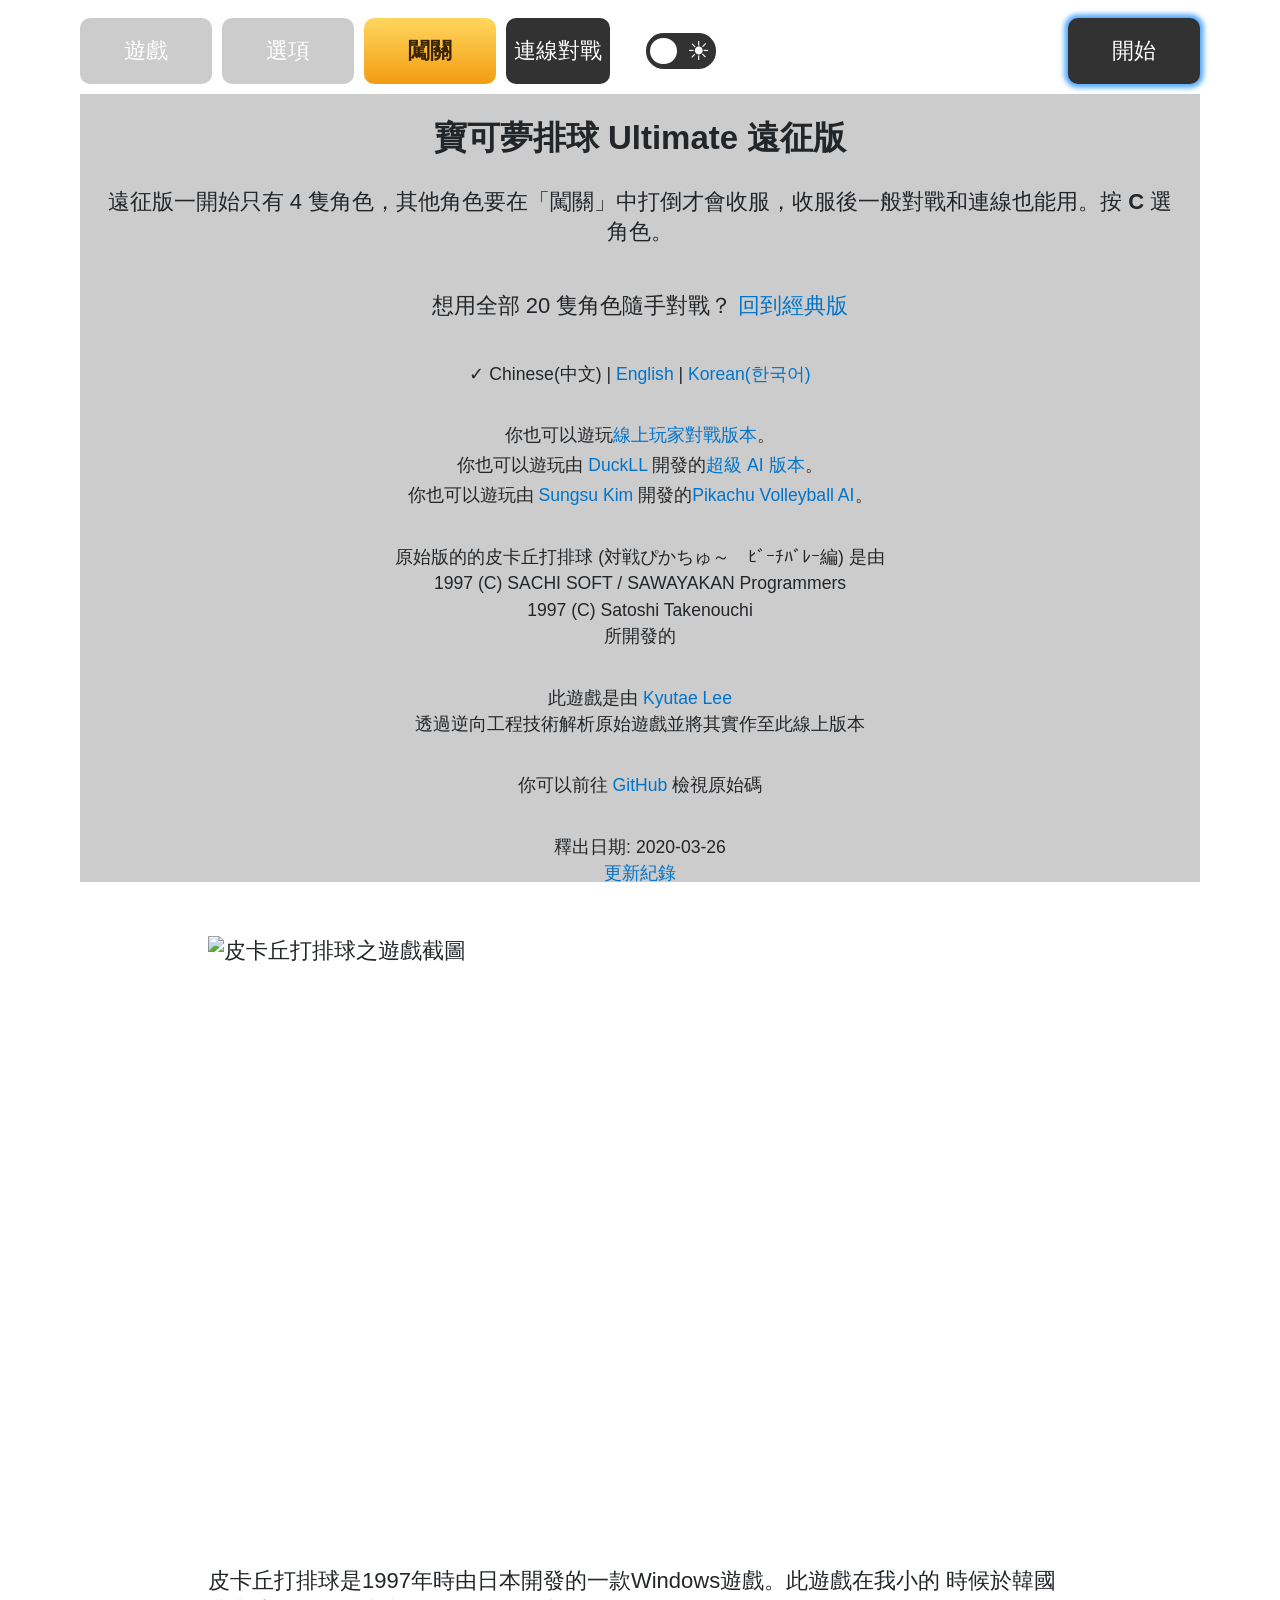
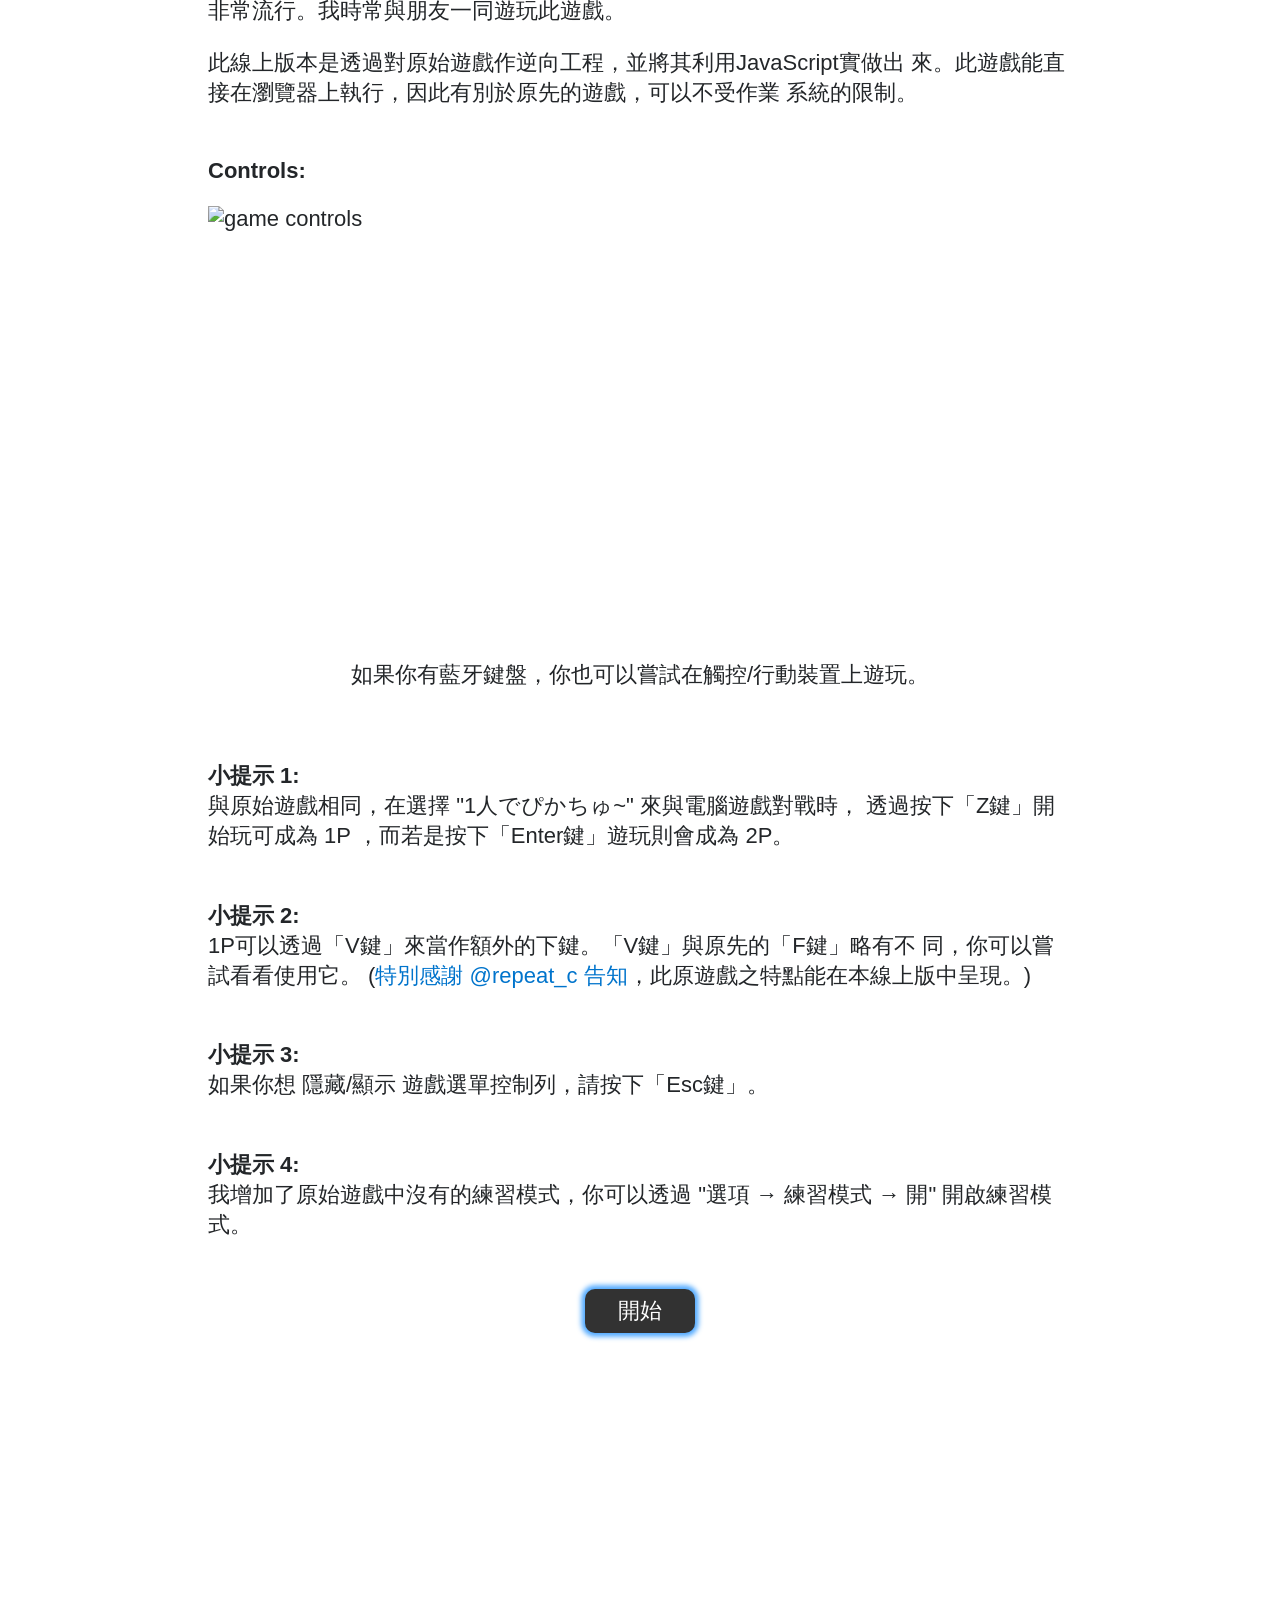
==== adventure/index.html @ 6cf3b294 "feat: split the site into a classic and an adventure edition The existing URLs become the classic ed" ====
<!DOCTYPE html><html lang="zh"><head><meta charset="utf-8"><meta name="viewport" content="width=device-width, initial-scale=1, maximum-scale=1, user-scalable=no"><link rel="stylesheet" href="../mobile-style.css"><title>寶可夢排球 Ultimate 遠征版</title><meta name="description" content="線上玩皮卡丘打排球"><meta name="author" content="Kyutae Lee"><meta name="mobile-web-app-capable" content="yes"><meta name="apple-mobile-web-app-capable" content="yes"><meta name="apple-mobile-web-app-status-bar-style" content="default"><meta name="theme-color" content="#FFFFFF"><meta name="apple-mobile-web-app-title" content="寶可夢排球 遠征版"><link rel="apple-touch-icon" sizes="192x192" href="../resources/assets/images/IDI_PIKAICON-1_gap_filled_192.png"><link rel="manifest" href="./manifest.json"><link rel="icon" type="image/png" sizes="32x32" href="../resources/assets/images/IDI_PIKAICON-0.png"><link rel="stylesheet" href="../resources/style.css"><script>window.PV_EDITION='adventure';</script><script>window.PV_BROKERS=['wss://desktop-rre5em4.tail237dd2.ts.net/mqtt','wss://broker.emqx.io:8084/mqtt','wss://broker.hivemq.com:8884/mqtt'];</script><script defer="defer" src="../runtime.bundle.js"></script><script defer="defer" src="../27.bundle.js"></script><script defer="defer" src="../main.bundle.js"></script><script defer="defer" src="../dark_color_scheme.bundle.js"></script></head><body><div id="rotate-message"><div class="icon">📱</div><div>請旋轉手機為橫向</div><div style="font-size:14px;margin-top:8px;opacity:0.7">Rotate your phone to landscape</div></div><div id="flex-container"><div id="menu-bar"><div class="btn-container left"><div class="relative-container"><button type="button" id="game-dropdown-btn" class="btn dropdown-btn">遊戲</button><div id="game-dropdown" class="dropdown"><button type="button" id="pause-btn" class="btn"><span class="check">&check; </span>暫停</button> <button type="button" id="restart-btn" class="btn">重來</button></div></div><div class="relative-container"><button type="button" id="options-dropdown-btn" class="btn dropdown-btn">選項</button><div id="options-dropdown" class="dropdown"><div class="relative-container"><button type="button" id="graphic-submenu-btn" class="btn submenu-btn">Graphic &#9654;&#xfe0e;</button><div id="graphic-submenu" class="submenu"><button type="button" id="graphic-sharp-btn" class="btn selected"><span class="check">&check; </span>sharp</button> <button type="button" id="graphic-soft-btn" class="btn"><span class="check">&check; </span>soft</button></div></div><div class="relative-container"><button type="button" id="bgm-submenu-btn" class="btn submenu-btn">背景音樂 &#9654;&#xfe0e;</button><div id="bgm-submenu" class="submenu"><button type="button" id="bgm-on-btn" class="btn selected"><span class="check">&check; </span>開</button> <button type="button" id="bgm-off-btn" class="btn"><span class="check">&check; </span>關</button></div></div><div class="relative-container"><button type="button" id="sfx-submenu-btn" class="btn submenu-btn">SFX &#9654;&#xfe0e;</button><div id="sfx-submenu" class="submenu"><button type="button" id="stereo-btn" class="btn selected"><span class="check">&check; </span>stereo</button> <button type="button" id="mono-btn" class="btn"><span class="check">&check; </span>mono</button> <button type="button" id="sfx-off-btn" class="btn"><span class="check">&check; </span>關</button></div></div><div class="relative-container"><button type="button" id="speed-submenu-btn" class="btn submenu-btn">速度 &#9654;&#xfe0e;</button><div id="speed-submenu" class="submenu"><button type="button" id="slow-speed-btn" class="btn"><span class="check">&check; </span>慢速</button> <button type="button" id="medium-speed-btn" class="btn selected"><span class="check">&check; </span>普通</button> <button type="button" id="fast-speed-btn" class="btn"><span class="check">&check; </span>快速</button></div></div><div class="relative-container"><button type="button" id="character-submenu-btn" class="btn submenu-btn">角色選擇… (C)</button><div id="character-submenu" class="submenu"><button type="button" id="p1-pikachu-btn" class="btn"><span class="check">&check; </span>左 1P：皮卡丘</button> <button type="button" id="p1-bird-btn" class="btn"><span class="check">&check; </span>左 1P：閃電鳥 ⚡</button> <button type="button" id="p1-vaporeon-btn" class="btn"><span class="check">&check; </span>左 1P：水伊布 💧</button> <button type="button" id="p1-flareon-btn" class="btn"><span class="check">&check; </span>左 1P：火伊布 🔥</button> <button type="button" id="p1-jolteon-btn" class="btn"><span class="check">&check; </span>左 1P：雷伊布 ⚡</button> <button type="button" id="p1-gengar-btn" class="btn"><span class="check">&check; </span>左 1P：耿鬼 👻</button> <button type="button" id="p1-meowth-btn" class="btn"><span class="check">&check; </span>左 1P：喵喵 🌟</button> <button type="button" id="p1-snorlax-btn" class="btn"><span class="check">&check; </span>左 1P：卡比獸 💤</button> <button type="button" id="p1-mewtwo-btn" class="btn"><span class="check">&check; </span>左 1P：超夢 🔮</button> <button type="button" id="p2-pikachu-btn" class="btn"><span class="check">&check; </span>右 2P：皮卡丘</button> <button type="button" id="p2-bird-btn" class="btn"><span class="check">&check; </span>右 2P：閃電鳥 ⚡</button> <button type="button" id="p2-vaporeon-btn" class="btn"><span class="check">&check; </span>右 2P：水伊布 💧</button> <button type="button" id="p2-flareon-btn" class="btn"><span class="check">&check; </span>右 2P：火伊布 🔥</button> <button type="button" id="p2-jolteon-btn" class="btn"><span class="check">&check; </span>右 2P：雷伊布 ⚡</button> <button type="button" id="p2-gengar-btn" class="btn"><span class="check">&check; </span>右 2P：耿鬼 👻</button> <button type="button" id="p2-meowth-btn" class="btn"><span class="check">&check; </span>右 2P：喵喵 🌟</button> <button type="button" id="p2-snorlax-btn" class="btn"><span class="check">&check; </span>右 2P：卡比獸 💤</button> <button type="button" id="p2-mewtwo-btn" class="btn"><span class="check">&check; </span>右 2P：超夢 🔮</button> <button type="button" id="p1-electrode-btn" class="btn"><span class="check">&check; </span>左 1P：頑皮雷彈 💥</button> <button type="button" id="p1-wobbuffet-btn" class="btn"><span class="check">&check; </span>左 1P：果然翁 🛡️</button> <button type="button" id="p1-ditto-btn" class="btn"><span class="check">&check; </span>左 1P：百變怪 🟣</button> <button type="button" id="p1-mrmime-btn" class="btn"><span class="check">&check; </span>左 1P：魔牆人偶 🧱</button> <button type="button" id="p1-dugtrio-btn" class="btn"><span class="check">&check; </span>左 1P：三地鼠 🕳️</button> <button type="button" id="p1-farfetchd-btn" class="btn"><span class="check">&check; </span>左 1P：大蔥鴨 🥬</button> <button type="button" id="p1-psyduck-btn" class="btn"><span class="check">&check; </span>左 1P：可達鴨 🤕</button> <button type="button" id="p1-magikarp-btn" class="btn"><span class="check">&check; </span>左 1P：鯉魚王 🐟</button> <button type="button" id="p1-jigglypuff-btn" class="btn"><span class="check">&check; </span>左 1P：胖丁 🎤</button> <button type="button" id="p2-electrode-btn" class="btn"><span class="check">&check; </span>右 2P：頑皮雷彈 💥</button> <button type="button" id="p2-wobbuffet-btn" class="btn"><span class="check">&check; </span>右 2P：果然翁 🛡️</button> <button type="button" id="p2-ditto-btn" class="btn"><span class="check">&check; </span>右 2P：百變怪 🟣</button> <button type="button" id="p2-mrmime-btn" class="btn"><span class="check">&check; </span>右 2P：魔牆人偶 🧱</button> <button type="button" id="p2-dugtrio-btn" class="btn"><span class="check">&check; </span>右 2P：三地鼠 🕳️</button> <button type="button" id="p2-farfetchd-btn" class="btn"><span class="check">&check; </span>右 2P：大蔥鴨 🥬</button> <button type="button" id="p2-psyduck-btn" class="btn"><span class="check">&check; </span>右 2P：可達鴨 🤕</button> <button type="button" id="p2-magikarp-btn" class="btn"><span class="check">&check; </span>右 2P：鯉魚王 🐟</button> <button type="button" id="p2-jigglypuff-btn" class="btn"><span class="check">&check; </span>右 2P：胖丁 🎤</button> <button type="button" id="p1-dragonite-btn" class="btn"><span class="check">&check; </span>左 1P：快龍 🐲</button> <button type="button" id="p2-dragonite-btn" class="btn"><span class="check">&check; </span>右 2P：快龍 🐲</button> <button type="button" id="p1-mew-btn" class="btn"><span class="check">&check; </span>左 1P：夢幻 🩷</button> <button type="button" id="p2-mew-btn" class="btn"><span class="check">&check; </span>右 2P：夢幻 🩷</button></div></div><div class="relative-container"><button type="button" id="winning-score-submenu-btn" class="btn submenu-btn">遊戲分數 &#9654;&#xfe0e;</button><div id="winning-score-submenu" class="submenu"><button type="button" id="winning-score-5-btn" class="btn"><span class="check">&check; </span>5分</button> <button type="button" id="winning-score-10-btn" class="btn"><span class="check">&check; </span>10分</button> <button type="button" id="winning-score-15-btn" class="btn selected"><span class="check">&check; </span>15分</button></div></div><div class="relative-container"><button type="button" id="practice-mode-submenu-btn" class="btn submenu-btn">練習模式 &#9654;&#xfe0e;</button><div id="practice-mode-submenu" class="submenu"><button type="button" id="practice-mode-on-btn" class="btn"><span class="check">&check; </span>開</button> <button type="button" id="practice-mode-off-btn" class="btn selected"><span class="check">&check; </span>關</button></div></div><button type="button" id="reset-to-default-btn" class="btn">恢復至預設值</button></div></div><div class="color-scheme-toggle-switch-container"><input type="checkbox" id="dark-color-scheme-checkbox-1" class="toggle-switch dark-color-scheme-checkbox"> <label for="dark-color-scheme-checkbox-1"></label></div></div><div class="btn-container right"><button type="button" id="about-btn" class="btn glow"><span class="text-about hidden">關於</span><span class="text-play">開始</span></button></div></div><div id="game-canvas-container"><div class="fade-in-box about" id="about-box"><div id="about-box-head"><h1>寶可夢排球 Ultimate 遠征版</h1><p style="margin-top:4px">遠征版一開始只有 4 隻角色，其他角色要在「闖關」中打倒才會收服，收服後一般對戰和連線也能用。按 <b>C</b> 選角色。</p><p class="languages">&check; Chinese(中文) | <a href="../en/" target="_self">English</a> | <a href="../ko/" target="_self">Korean(한국어)</a></p><p class="p2p-online-version">你也可以遊玩<a href="https://gorisanson.github.io/pikachu-volleyball-p2p-online/en/">線上玩家對戰版本</a>。</p><p class="super-ai-edition">你也可以遊玩由 <a href="https://blog.duckll.tw/" target="_blank" rel="noopener">DuckLL</a> 開發的<a href="https://pika.duckll.tw/zh/" target="_blank" rel="noopener">超級 AI 版本</a>。</p><p class="seungsu-ai">你也可以遊玩由 <a href="https://seungsu.com/" target="_blank" rel="noopener">Sungsu Kim</a> 開發的<a href="https://seungsu.com/pikachu" target="_blank" rel="noopener">Pikachu Volleyball AI</a>。</p><p class="original-by">原始版的的皮卡丘打排球 (対戦ぴかちゅ～　ﾋﾞｰﾁﾊﾞﾚｰ編) 是由<br>1997 (C) <span class="no-wrap">SACHI SOFT / SAWAYAKAN Programmers</span><br>1997 (C) <span class="no-wrap">Satoshi Takenouchi</span><br>所開發的</p><p class="reverse-engineered-by">此遊戲是由 <span class="no-wrap"><a href="https://gorisanson.github.io/">Kyutae Lee</a></span><br>透過逆向工程技術解析原始遊戲並將其實作至此線上版本</p><p class="source-code-on">你可以前往 <a href="https://github.com/gorisanson/pikachu-volleyball" target="_blank" rel="noopener">GitHub</a> 檢視原始碼</p><p class="release-date">釋出日期: 2020-03-26</p><p class="update-history-on"><a href="./update-history/" target="_self">更新紀錄</a></p></div><div class="margin-top limit-width"><div class="align-center-horizontally"><img class="screenshot" src="../resources/assets/images/screenshot.png" width="1728" height="1216" alt="皮卡丘打排球之遊戲截圖"></div><p>皮卡丘打排球是1997年時由日本開發的一款Windows遊戲。此遊戲在我小的 時候於韓國非常流行。我時常與朋友一同遊玩此遊戲。</p><p>此線上版本是透過對原始遊戲作逆向工程，並將其利用JavaScript實做出 來。此遊戲能直接在瀏覽器上執行，因此有別於原先的遊戲，可以不受作業 系統的限制。</p><p class="margin-top"><span class="thick">Controls:</span></p><div class="align-center-horizontally"><img class="controls" src="../resources/assets/images/controls.png" width="1994" height="997" alt="game controls"><p>如果你有藍牙鍵盤，你也可以嘗試在觸控/行動裝置上遊玩。</p></div><p class="margin-top"><span class="thick">小提示 1:</span><br>與原始遊戲相同，在選擇 <span class="no_wrap">"1人でぴかちゅ~"</span> 來與電腦遊戲對戰時， 透過按下「Z鍵」開始玩可成為 1P ，而若是按下「Enter鍵」遊玩則會成為 2P。</p><p class="margin-top"><span class="thick">小提示 2:</span><br>1P可以透過「V鍵」來當作額外的下鍵。「V鍵」與原先的「F鍵」略有不 同，你可以嘗試看看使用它。 (<span class="no-wrap"><a href="https://twitter.com/repeat_c/status/1256494157884841984" target="_blank" rel="noopener">特別感謝 @repeat_c 告知</a></span>，此原遊戲之特點能在本線上版中呈現。)</p><p class="margin-top"><span class="thick">小提示 3:</span><br>如果你想 隱藏/顯示 遊戲選單控制列，請按下「Esc鍵」。</p><p class="margin-top"><span class="thick">小提示 4:</span><br>我增加了原始遊戲中沒有的練習模式，你可以透過 <span class="no_wrap">"選項 &rarr; 練習模式 &rarr; 開"</span> 開啟練習模式。</p><div class="margin-top"><button type="button" id="close-about-btn" class="btn-in-box glow"><span class="text-close hidden">關閉</span><span class="text-play">開始</span></button></div><div class="for-margin"></div></div></div><div class="fade-in-box notice hidden" id="notice-box-1"><p>遊戲分數無法設定成 <span id="winning-score-in-notice-box-1"></span> 分，因為 此分數已於先前達到</p><button type="button" id="notice-ok-btn-1" class="btn-in-box">OK</button></div><div class="fade-in-box notice hidden" id="notice-box-2"><p>在練習模式中並沒有分數設定。<br>你可以在 <span class="no_wrap">"選項 &rarr; 練習模式 &rarr; 關"</span>. 關閉練習模式</p><button type="button" id="notice-ok-btn-2" class="btn-in-box">OK</button></div><div class="fade-in-box loading hidden" id="loading-box"><div><p>載入遊戲資源中...</p><div id="progress-bar-border"><div id="progress-bar" style="width: 0%"></div></div></div></div><div class="fade-in-box update hidden" id="update-notification-message-box">有新版本釋出。是否更新？<div><button type="button" class="update" id="update-now">現在更新 (將會失去當前的遊戲狀態)</button> <button type="button" class="update" id="later">待會再說 (於瀏覽器重開後自動更新)</button></div></div></div></div><script>if("serviceWorker"in navigator){navigator.serviceWorker.getRegistrations().then(function(r){r.forEach(function(x){x.unregister()})});if(window.caches)caches.keys().then(function(k){k.forEach(function(n){caches.delete(n)})})}</script><script src="../touch-controls.js"></script><script src="../characters.js"></script><script src="../punch-shapes.js"></script><script src="../abilities.js"></script><script src="../juice.js"></script><script src="../netplay.js"></script><script src="../char-select.js"></script><script src="../campaign.js"></script><script src="../edition.js"></script><script src="../keybind.js"></script></body></html>
---- mobile-style.css ----
/* ===== Rotate Message ===== */
#rotate-message {
  display: none;
  position: fixed;
  top: 0; left: 0; right: 0; bottom: 0;
  background: rgba(0,0,0,0.9);
  color: white;
  justify-content: center;
  align-items: center;
  flex-direction: column;
  z-index: 10000;
  font-family: sans-serif;
  font-size: 20px;
}

#rotate-message .icon {
  font-size: 60px;
  margin-bottom: 20px;
  animation: rotate-phone 2s ease-in-out infinite;
}

@keyframes rotate-phone {
  0%, 100% { transform: rotate(0deg); }
  50% { transform: rotate(90deg); }
}

/* 直式也能玩：不再顯示「請旋轉手機」 */

@media screen and (orientation: landscape) {
  #rotate-message {
    display: none !important;
  }
}

/* ===== Landscape Mobile Layout ===== */
@media screen and (orientation: landscape) and (hover: none) and (pointer: coarse) {
  html, body {
    margin: 0 !important;
    padding: 0 !important;
    overflow: hidden !important;
    height: 100vh !important;
    height: 100dvh !important;
    width: 100vw !important;
  }

  #flex-container {
    width: 100% !important;
    height: 100vh !important;
    height: 100dvh !important;
    padding: 0 !important;
    margin: 0 !important;
    display: flex !important;
    flex-direction: column !important;
    align-items: stretch !important;
    justify-content: flex-start !important;
  }

  /* ---- Menu Bar ---- */
  #menu-bar {
    width: 100% !important;
    height: 28px !important;
    min-height: 28px !important;
    max-height: 28px !important;
    margin-bottom: 0 !important;
    padding: 0 4px !important;
    font-size: 11px !important;
    z-index: 100;
    flex-shrink: 0 !important;
  }

  #menu-bar .btn {
    padding: 2px 6px !important;
    font-size: 10px !important;
    height: 22px !important;
    min-height: 22px !important;
    border-radius: 4px !important;
    margin: 0 2px !important;
    line-height: 18px !important;
  }

  .color-scheme-toggle-switch-container {
    width: 40px !important;
    height: 22px !important;
    --toggle-switch-height: 16px !important;
    --toggle-ball-diameter: 12px !important;
  }

  /* ---- Canvas Container ---- */
  #game-canvas-container {
    flex: 1 !important;
    display: flex !important;
    justify-content: center !important;
    align-items: center !important;
    overflow: hidden !important;
    min-height: 0 !important;
  }

  /* ---- Canvas Sizing ---- */
  /* Height-constrained: fill vertically, auto width preserves 432:304 ratio */
  #game-canvas {
    height: calc(100dvh - 30px) !important;
    width: auto !important;
    max-width: 100vw !important;
    max-height: calc(100dvh - 30px) !important;
    image-rendering: pixelated;
    display: block !important;
    margin: 0 auto !important;
  }

  /* ---- Fade-in Boxes (about, notices, loading) ---- */
  .fade-in-box {
    width: auto !important;
    height: auto !important;
    max-height: calc(100dvh - 30px) !important;
    font-size: 11px !important;
  }

  .fade-in-box.about {
    overflow-y: auto !important;
    -webkit-overflow-scrolling: touch;
  }

  .fade-in-box h1 {
    font-size: 14px !important;
    margin: 4px 0 !important;
  }

  .fade-in-box p {
    margin: 2px 0 !important;
    font-size: 10px !important;
    line-height: 1.3 !important;
  }

  .btn-in-box {
    height: 24px !important;
    width: 60px !important;
    font-size: 11px !important;
    border-radius: 4px !important;
  }

  /* ---- Dropdown Menus ---- */
  .dropdown,
  .submenu {
    max-height: 70vh !important;
    max-height: 70dvh !important;
    overflow-y: auto !important;
    -webkit-overflow-scrolling: touch;
    z-index: 200 !important;
  }

  .dropdown .btn,
  .submenu > .btn {
    padding: 3px 6px !important;
    height: auto !important;
    min-height: 24px !important;
    font-size: 10px !important;
    white-space: nowrap;
    line-height: 18px !important;
    border-radius: 3px !important;
    margin: 1px 0 !important;
  }

  .submenu > .btn {
    width: auto !important;
    min-width: 120px !important;
    max-width: 55vw !important;
    padding: 3px 8px !important;
  }

  /* ---- Submenu touch fix ---- */
  .submenu-btn {
    cursor: pointer;
    -webkit-tap-highlight-color: transparent;
  }

  /* On mobile, make submenu appear next to parent instead of overlapping */
  .submenu {
    position: absolute !important;
    left: 100% !important;
    top: 0 !important;
    margin-left: 2px !important;
  }

  /* If submenu would overflow right edge, flip to left */
  @supports (overflow: clip) {
    .dropdown {
      position: static !important;
    }
    .relative-container {
      position: static !important;
    }
  }

  /* ---- Embedded website notice ---- */
  .if-embedded-in-other-website {
    font-size: 10px !important;
    padding: 4px !important;
    margin: 2px !important;
  }
}

/* ===== Touch Controls ===== */
#touch-controls {
  position: fixed;
  top: 28px; /* below menu bar */
  left: 0;
  right: 0;
  bottom: 0;
  display: flex;
  justify-content: space-between;
  align-items: flex-end;
  padding: 0 8px 8px 8px;
  pointer-events: none;
  z-index: 50;
}

#touch-controls > * {
  pointer-events: auto;
}

/* When a dropdown is open, hide touch controls to prevent interference */
#touch-controls.menu-open {
  display: none !important;
}

/* ---- Joystick ---- */
.joystick-zone {
  position: fixed;
  bottom: 8px;
  width: 120px;
  height: 120px;
  z-index: 51;
  touch-action: none;
  user-select: none;
  -webkit-touch-callout: none;
  -webkit-user-select: none;
}

#p1-joystick-zone {
  left: 10px;
  left: calc(10px + env(safe-area-inset-left, 0px));
}

#p2-joystick-zone {
  right: 10px;
  right: calc(10px + env(safe-area-inset-right, 0px));
}

.joystick-base {
  position: absolute;
  bottom: 0;
  left: 0;
  width: 100px;
  height: 100px;
  border-radius: 50%;
  background: rgba(0, 0, 0, 0.35);
  border: 3px solid rgba(255, 255, 255, 0.25);
  display: flex;
  justify-content: center;
  align-items: center;
}

.joystick-base.active {
  background: rgba(0, 0, 0, 0.5);
  border-color: rgba(255, 255, 255, 0.45);
}

.joystick-knob {
  width: 44px;
  height: 44px;
  border-radius: 50%;
  background: rgba(255, 255, 255, 0.5);
  border: 2px solid rgba(255, 255, 255, 0.7);
  box-shadow: 0 2px 6px rgba(0,0,0,0.4);
  transition: transform 0.05s;
  pointer-events: none;
}

/* ---- Touch Buttons (action) ---- */
.touch-btn {
  touch-action: manipulation;
  user-select: none;
  -webkit-touch-callout: none;
  -webkit-user-select: none;
  display: flex;
  justify-content: center;
  align-items: center;
  transition: background 0.1s;
}

.touch-btn.active {
  background: rgba(255, 200, 50, 0.85) !important;
}

.touch-btn.action {
  position: fixed;
  width: 64px;
  height: 64px;
  border-radius: 50%;
  font-size: 24px;
  font-weight: bold;
  background: rgba(200, 150, 0, 0.55);
  border: 3px solid rgba(255, 200, 50, 0.7);
  color: white;
  text-shadow: 0 1px 4px rgba(0,0,0,0.9);
  box-shadow: 0 2px 8px rgba(0,0,0,0.3);
  z-index: 51;
  pointer-events: auto;
}

#p1-action-btn {
  bottom: 24px;
  right: 16px;
  right: calc(16px + env(safe-area-inset-right, 0px));
}

#p2-action-btn {
  bottom: 24px;
  left: 16px;
  left: calc(16px + env(safe-area-inset-left, 0px));
}

/* ---- 2P Toggle Button ---- */
#toggle-2p-btn {
  position: fixed;
  top: 32px; /* just below menu bar */
  right: 4px;
  z-index: 10001;
  width: 30px;
  height: 30px;
  border-radius: 50%;
  background: rgba(100, 100, 255, 0.4);
  border: 2px solid rgba(100, 100, 255, 0.7);
  color: white;
  font-size: 9px;
  font-weight: bold;
  display: flex;
  justify-content: center;
  align-items: center;
  touch-action: manipulation;
  user-select: none;
  -webkit-touch-callout: none;
  -webkit-user-select: none;
}

/* ===== Smaller phones in landscape (max-height: 430px) ===== */
@media screen and (orientation: landscape) and (max-height: 430px) and (hover: none) and (pointer: coarse) {
  .joystick-zone { width: 100px; height: 100px; }
  .joystick-base { width: 84px; height: 84px; }
  .joystick-knob { width: 36px; height: 36px; }

  .touch-btn.action {
    width: 52px;
    height: 52px;
    font-size: 18px;
  }

  #toggle-2p-btn {
    width: 26px;
    height: 26px;
    font-size: 8px;
  }
}

/* ===== Very small landscape (max-height: 360px, e.g. iPhone SE) ===== */
@media screen and (orientation: landscape) and (max-height: 360px) and (hover: none) and (pointer: coarse) {
  #menu-bar {
    height: 24px !important;
    min-height: 24px !important;
    max-height: 24px !important;
  }

  #menu-bar .btn {
    height: 20px !important;
    min-height: 20px !important;
    font-size: 9px !important;
    padding: 1px 4px !important;
  }

  #game-canvas {
    height: calc(100dvh - 26px) !important;
    max-height: calc(100dvh - 26px) !important;
  }

  .joystick-zone { width: 86px; height: 86px; bottom: 4px; }
  .joystick-base { width: 72px; height: 72px; }
  .joystick-knob { width: 30px; height: 30px; }

  .touch-btn.action {
    width: 44px;
    height: 44px;
    font-size: 16px;
    bottom: 16px !important;
  }

  #toggle-2p-btn { top: 26px; }
}

/* ===== Portrait (non-touch devices, e.g. desktop narrow window) ===== */
@media screen and (orientation: portrait) and (hover: hover) {
  #rotate-message {
    display: none !important;
  }
}

/* ===== Hide touch controls on non-touch devices ===== */
@media (hover: hover) and (pointer: fine) {
  #touch-controls,
  #toggle-2p-btn,
  #rotate-message,
  #char-select-btn,
  #char-select-overlay {
    display: none !important;
  }
}


/* ---- 跳躍＋殺球按鈕區（touch-controls.js 的 createPad） ---- */
/* 觸控區比按鈕本身大一圈：拇指按偏一點也算（算最近的那顆） */
.touch-pad {
  --pad-btn: 86px;
  --pad-margin: 22px;
  position: fixed;
  bottom: 0;
  width: calc(var(--pad-btn) * 2.0 + var(--pad-margin) * 2);
  height: calc(var(--pad-btn) * 1.7 + var(--pad-margin) * 2);
  z-index: 51;
  pointer-events: auto;
  touch-action: none;
}
#p1-pad { right: 0; right: env(safe-area-inset-right, 0px); }
#p2-pad { left: 0; left: env(safe-area-inset-left, 0px); }
.pad-btn {
  position: absolute;
  width: var(--pad-btn);
  height: var(--pad-btn);
  border-radius: 50%;
  font-size: calc(var(--pad-btn) * 0.34);
  font-weight: bold;
  color: white;
  text-shadow: 0 1px 4px rgba(0,0,0,0.9);
  box-shadow: 0 2px 8px rgba(0,0,0,0.3);
  pointer-events: none;
}
.pad-jump { left: var(--pad-margin); bottom: calc(var(--pad-margin) * 0.5); background: rgba(40, 140, 255, 0.55); border: 3px solid rgba(130, 200, 255, 0.8); }
.pad-hit  { right: calc(var(--pad-margin) * 0.5); top: var(--pad-margin); background: rgba(230, 70, 40, 0.6); border: 3px solid rgba(255, 170, 120, 0.85); }
/* 技能鍵：只有需要主動施放技能的角色才出現，放在「跳」上方的空位（touch-controls.js） */
.pad-skill {
  position: absolute;
  display: none;
  left: calc(var(--pad-margin) * 0.4);
  top: calc(var(--pad-margin) * 0.2);
  width: calc(var(--pad-btn) * 0.66);
  height: calc(var(--pad-btn) * 0.66);
  border-radius: 50%;
  font-size: calc(var(--pad-btn) * 0.26);
  font-weight: bold;
  color: white;
  text-shadow: 0 1px 4px rgba(0,0,0,0.9);
  box-shadow: 0 2px 8px rgba(0,0,0,0.3);
  background: rgba(150, 70, 220, 0.6);
  border: 3px solid rgba(210, 170, 255, 0.85);
  pointer-events: auto;
  touch-action: none;
}
.pad-skill.show { display: flex; }
.pad-skill.cd { opacity: 0.35; }
/* 2P 在左邊：鏡像 */
#p2-pad .pad-skill { left: auto; right: calc(var(--pad-margin) * 0.4); }
#p2-pad .pad-jump { left: auto; right: var(--pad-margin); }
#p2-pad .pad-hit  { right: auto; left: calc(var(--pad-margin) * 0.5); }

/* 搖桿也放大（蓋過前面的尺寸設定） */
.joystick-zone { width: 160px !important; height: 150px !important; bottom: 4px !important; }
.joystick-base { width: 124px !important; height: 124px !important; }
.joystick-knob { width: 54px !important; height: 54px !important; }

@media screen and (orientation: landscape) and (max-height: 430px) {
  .touch-pad { --pad-btn: 76px; --pad-margin: 18px; }
  .joystick-zone { width: 140px !important; height: 130px !important; }
  .joystick-base { width: 110px !important; height: 110px !important; }
  .joystick-knob { width: 48px !important; height: 48px !important; }
}
@media screen and (orientation: landscape) and (max-height: 360px) {
  .touch-pad { --pad-btn: 64px; --pad-margin: 14px; }
  .joystick-zone { width: 120px !important; height: 110px !important; }
  .joystick-base { width: 94px !important; height: 94px !important; }
  .joystick-knob { width: 40px !important; height: 40px !important; }
}

/* 觸控裝置：不讓瀏覽器做回彈捲動，遊戲畫面上不做任何瀏覽器手勢 */
@media (pointer: coarse) {
  /* 注意：不能在 html/body 設 touch-action:none，否則說明頁和角色選擇面板會無法捲動 */
  html, body { overscroll-behavior: none; -webkit-touch-callout: none; }
  #game-canvas { touch-action: none; }
  /* 控制區離螢幕底邊遠一點：最底下那一條是系統手勢區（iPhone 的橫條、Android 的手勢導覽） */
  .touch-pad { bottom: calc(14px + env(safe-area-inset-bottom, 0px)); }
  .joystick-zone { bottom: calc(18px + env(safe-area-inset-bottom, 0px)) !important; }
}


/* ======================================================================
   直式（手機／平板拿直的）版面
   ┌──────────────┐  選單列（44px）
   │   遊戲畫面    │  滿版寬，高度依 432:304
   ├──────────────┤  資訊列：連線狀態｜🎭 角色｜2P
   │              │
   │ 搖桿    跳 殺 │  控制區：佔下半部，按鈕依螢幕寬度縮放
   └──────────────┘
   ====================================================================== */
@media screen and (orientation: portrait) and (hover: none) and (pointer: coarse) {
  :root {
    --pv-menu-h: 44px;
    --pv-canvas-w: 100vw;
    --pv-canvas-h: calc(100vw * 304 / 432);
    --pv-strip-top: calc(var(--pv-menu-h) + var(--pv-canvas-h) + env(safe-area-inset-top, 0px));
    --canvas-width: 100vw;
    --canvas-height: var(--pv-canvas-h);
    --font-size: 13px;
    --btn-height: 32px;
    --btn-width: 64px;
  }
  /* 平板直放時畫面太大，留給控制區至少 42% 高度 */
  @media (min-aspect-ratio: 3/5) {
    :root {
      --pv-canvas-h: min(calc(100vw * 304 / 432), 50dvh);
      --pv-canvas-w: calc(var(--pv-canvas-h) * 432 / 304);
      --canvas-width: var(--pv-canvas-w);
    }
  }

  html, body {
    margin: 0 !important;
    padding: 0 !important;
    width: 100vw !important;
    height: 100vh !important;
    height: 100dvh !important;
    overflow: hidden !important;
  }
  body {
    /* 控制區底色：跟遊戲畫面分開，看得出哪裡是「手指區」 */
    background:
      radial-gradient(120% 60% at 50% 100%, rgba(80, 90, 160, .18), transparent 70%),
      var(--background-color) !important;
  }
  #rotate-message { display: none !important; }

  #flex-container {
    width: 100vw !important;
    height: 100dvh !important;
    padding: env(safe-area-inset-top, 0px) 0 0 0 !important;
    margin: 0 !important;
    justify-content: flex-start !important;
    align-items: center !important;
  }

  /* ---- 選單列 ---- */
  #menu-bar {
    width: 100vw !important;
    height: var(--pv-menu-h) !important;
    min-height: var(--pv-menu-h) !important;
    margin: 0 !important;
    padding: 0 max(6px, env(safe-area-inset-left, 0px)) !important;
    flex-shrink: 0 !important;
    z-index: 100;
  }
  #menu-bar .btn-container { display: flex; align-items: center; gap: 4px; }
  #menu-bar .btn {
    height: 32px !important;
    min-height: 32px !important;
    padding: 0 10px !important;
    font-size: 14px !important;
    line-height: 32px !important;
    border-radius: 8px !important;
    margin: 0 !important;
    width: auto !important;
    white-space: nowrap;
  }
  #pv-net-btn { padding: 0 8px !important; }
  .color-scheme-toggle-switch-container {
    width: 44px !important;
    height: 26px !important;
    --toggle-switch-height: 20px !important;
    --toggle-ball-diameter: 16px !important;
  }

  /* ---- 遊戲畫面 ---- */
  #game-canvas-container {
    flex: 0 0 auto !important;
    width: var(--pv-canvas-w) !important;
    height: var(--pv-canvas-h) !important;
    overflow: visible !important;
  }
  #game-canvas {
    width: var(--pv-canvas-w) !important;
    height: var(--pv-canvas-h) !important;
    max-width: none !important;
    max-height: none !important;
    margin: 0 auto !important;
    image-rendering: pixelated;
  }

  /* ---- 說明／載入畫面：直式時改成蓋住選單以下整個畫面，可以捲動 ---- */
  .fade-in-box {
    position: fixed !important;
    top: calc(var(--pv-menu-h) + env(safe-area-inset-top, 0px)) !important;
    left: 0 !important;
    right: 0 !important;
    bottom: 0 !important;
    width: 100vw !important;
    height: auto !important;
    max-height: none !important;
    font-size: 14px !important;
    padding: 12px 16px calc(16px + env(safe-area-inset-bottom, 0px)) !important;
    z-index: 10005 !important;   /* 蓋過 🎭、資訊條 */
  }
  .fade-in-box.about { overflow-y: auto !important; -webkit-overflow-scrolling: touch; justify-content: flex-start !important; background: var(--background-color) !important; }
  .fade-in-box.notice, .fade-in-box.loading, .fade-in-box.update {
    top: calc(var(--pv-menu-h) + env(safe-area-inset-top, 0px)) !important;
    bottom: auto !important;
    height: var(--pv-canvas-h) !important;
  }
  .fade-in-box h1 { font-size: 20px !important; margin: 6px 0 !important; }
  .fade-in-box p { font-size: 13px !important; line-height: 1.5 !important; margin: 6px 0 !important; }
  .fade-in-box img.screenshot, .fade-in-box img.controls { max-width: 100% !important; height: auto !important; }
  .btn-in-box { height: 40px !important; min-width: 96px !important; font-size: 16px !important; border-radius: 10px !important; }

  /* ---- 下拉選單：子選單改成往下展開，不會跑出螢幕右邊 ---- */
  .dropdown {
    width: min(300px, 86vw) !important;
    padding: 6px !important;
    border-radius: 12px !important;
    background: var(--background-color-with-alpha, rgba(255,255,255,.95)) !important;
    box-shadow: 0 10px 30px rgba(0,0,0,.35) !important;
    max-height: calc(100dvh - var(--pv-menu-h) - 16px) !important;
    overflow-y: auto !important;
    -webkit-overflow-scrolling: touch;
    z-index: 200 !important;
    min-width: 200px;
  }
  #menu-bar .dropdown .btn, #menu-bar .submenu > .btn {
    display: block !important;
    width: 100% !important;
    height: auto !important;
    min-height: 40px !important;
    line-height: 40px !important;
    font-size: 15px !important;
    text-align: left !important;
    padding: 0 14px !important;
    margin: 1px 0 !important;
  }
  .submenu {
    position: static !important;
    margin: 0 0 4px 14px !important;
  }
  .submenu.show { display: block !important; }

  /* ---- 畫面下方的資訊列：🎭 角色、2P 切換、連線狀態 ---- */
  #char-select-btn {
    top: calc(var(--pv-strip-top) + 8px) !important;
    width: 48px !important;
    height: 36px !important;
    font-size: 20px !important;
    border-radius: 10px !important;
  }
  /* 直式一支手機兩個人玩擠不下：直式不提供本機 2P（橫式照舊） */
  #toggle-2p-btn, #p2-joystick-zone, #p2-pad { display: none !important; }
  #toggle-2p-btn {
    top: calc(var(--pv-strip-top) + 8px) !important;
    right: max(10px, env(safe-area-inset-right, 0px)) !important;
    width: 40px !important;
    height: 36px !important;
    border-radius: 10px !important;
    font-size: 12px !important;
  }
  #pv-net-hud {
    top: calc(var(--pv-strip-top) + 12px) !important;
    left: max(10px, env(safe-area-inset-left, 0px)) !important;
    right: auto !important;
    transform: none !important;
  }

  /* ---- 控制區：依螢幕寬度縮放，左右兩組不會重疊（搖桿 ≤ 42vw，按鈕區 ≤ 56vw） ---- */
  #touch-controls { top: var(--pv-strip-top) !important; }
  .touch-pad {
    --pad-btn: clamp(70px, 23vw, 112px);
    --pad-margin: clamp(12px, 4vw, 26px);
    bottom: calc(28px + env(safe-area-inset-bottom, 0px)) !important;
  }
  .joystick-zone {
    width: clamp(132px, 42vw, 200px) !important;
    height: clamp(132px, 42vw, 200px) !important;
    bottom: calc(32px + env(safe-area-inset-bottom, 0px)) !important;
  }
  .joystick-base {
    width: clamp(112px, 36vw, 168px) !important;
    height: clamp(112px, 36vw, 168px) !important;
  }
  .joystick-knob {
    width: clamp(46px, 15vw, 68px) !important;
    height: clamp(46px, 15vw, 68px) !important;
  }

  /* 資訊列下方：雙方角色與技能（只有直式才有空間放） */
  #pv-portrait-info {
    display: flex !important;
    position: fixed;
    top: calc(var(--pv-strip-top) + 54px);
    left: 50%;
    transform: translateX(-50%);
    width: min(92vw, 560px);
    flex-direction: column;
    gap: 6px;
    z-index: 40;
    pointer-events: none;
    font: 13px/1.35 "Noto Sans TC", "PingFang TC", sans-serif;
    color: var(--color);
  }
  #pv-portrait-info .row { display: flex; align-items: center; gap: 8px; padding: 7px 10px; border-radius: 10px; background: rgba(127,127,127,.12); }
  #pv-portrait-info .dot { width: 10px; height: 10px; border-radius: 50%; flex: 0 0 auto; }
  #pv-portrait-info .side { opacity: .6; font-size: 12px; flex: 0 0 auto; }
  #pv-portrait-info b { flex: 0 0 auto; }
  #pv-portrait-info .ab { opacity: .75; overflow: hidden; text-overflow: ellipsis; white-space: nowrap; }

  /* 連線對戰面板：直式時靠上，不被鍵盤擋住輸入框 */
  #pv-net { align-items: flex-start !important; padding-top: calc(var(--pv-menu-h) + 8px); }
  #pv-net-ov { top: calc(var(--pv-menu-h) + var(--pv-canvas-h) / 2) !important; max-width: 90vw; }
}

/* 直式但很矮（例如開了分割畫面）：控制區縮小一點 */
@media screen and (orientation: portrait) and (hover: none) and (pointer: coarse) and (max-height: 640px) {
  .touch-pad { --pad-btn: clamp(62px, 20vw, 90px); bottom: calc(12px + env(safe-area-inset-bottom, 0px)) !important; }
  .joystick-zone { bottom: calc(14px + env(safe-area-inset-bottom, 0px)) !important; }
}

/* 角色資訊條只在直式顯示；矮螢幕放不下就藏起來 */
#pv-portrait-info { display: none; }
@media screen and (orientation: portrait) and (hover: none) and (pointer: coarse) and (max-height: 700px) {
  #pv-portrait-info { display: none !important; }
}

/* 「連線對戰」按鈕文字較長：不要被固定寬度切掉 */
#pv-net-btn { width: auto !important; white-space: nowrap; padding-left: 8px !important; padding-right: 8px !important; }
---- resources/style.css ----
:root {
  /* Pikachu Volleyball's original width: 432px, original height: 304px */
  --aspect-ratio: calc(432 / 304);
  --inverse-aspect-ratio: calc(304 / 432);
  --canvas-width: 96vmin;
  --canvas-height: calc(96vmin * var(--inverse-aspect-ratio));
  --font-size: 18px;
  --btn-width: min(
    calc(5 * var(--font-size)),
    calc((var(--canvas-width) - 30px) / 4)
  );
  --btn-height: calc(3 * var(--font-size));
}
:root {
  --background-color: #ffffff;
  --background-color-with-alpha: rgba(255, 255, 255, 0.8);
  --color: #232629;
  --link-color: #0074cc;
  --link-hover-color: #0a95ff;
  --btn-color: #ffffff;
  --btn-background-color: rgba(50, 50, 50, 1);
  --btn-in-dropdown-background-color: rgba(100, 100, 100, 0.9);
  --btn-in-dropdown-hover-background-color: rgba(50, 50, 50, 0.9);
  --button-disabled-background-color: #cccccc;
  --update-fade-in-box-background-color: rgba(226, 230, 36, 0.85);
  --amount-to-invert-image: 0;
}
@media (prefers-color-scheme: dark) {
  :root {
    --background-color: #202124;
    --background-color-with-alpha: rgba(32, 33, 36, 0.9);
    --color: #bdc1c6;
    --link-color: #33a7ff;
    --link-hover-color: #3dc8ff;
    --btn-color: #151515;
    --btn-background-color: rgba(232, 232, 232, 1);
    --btn-in-dropdown-background-color: rgba(200, 200, 200, 0.8);
    --btn-in-dropdown-hover-background-color: rgba(232, 232, 232, 0.8);
    --button-disabled-background-color: #666666;
    --update-fade-in-box-background-color: rgba(195, 197, 48, 0.85);
    --amount-to-invert-image: 0.95;
  }
}
/* Copy of the variables in :root above */
:root[data-color-scheme='light'] {
  --background-color: #ffffff;
  --background-color-with-alpha: rgba(255, 255, 255, 0.8);
  --color: #232629;
  --link-color: #0074cc;
  --link-hover-color: #0a95ff;
  --btn-color: #ffffff;
  --btn-background-color: rgba(50, 50, 50, 1);
  --btn-in-dropdown-background-color: rgba(100, 100, 100, 0.9);
  --btn-in-dropdown-hover-background-color: rgba(50, 50, 50, 0.9);
  --button-disabled-background-color: #cccccc;
  --update-fade-in-box-background-color: rgba(226, 230, 36, 0.85);
  --amount-to-invert-image: 0;
}
/* Copy of the variables in @media (prefers-color-scheme: dark) :root above */
:root[data-color-scheme='dark'] {
  --background-color: #202124;
  --background-color-with-alpha: rgba(32, 33, 36, 0.9);
  --color: #bdc1c6;
  --link-color: #33a7ff;
  --link-hover-color: #3dc8ff;
  --btn-color: #151515;
  --btn-background-color: rgba(232, 232, 232, 1);
  --btn-in-dropdown-background-color: rgba(200, 200, 200, 0.8);
  --btn-in-dropdown-hover-background-color: rgba(232, 232, 232, 0.8);
  --button-disabled-background-color: #666666;
  --update-fade-in-box-background-color: rgba(195, 197, 48, 0.85);
  --amount-to-invert-image: 0.95;
}
/* size of iPad screen is 768px x 1024px in portrait mode */
@media only screen and (min-width: 768px) and (min-height: 768px) {
  :root {
    --font-size: 22px;
    --btn-width: min(
      calc(6 * var(--font-size)),
      calc((var(--canvas-width) - 30px) / 4)
    );
  }
}
@media only screen and (min-aspect-ratio: 432/304) {
  :root {
    --canvas-height: calc(96vh - var(--btn-height) - 10px);
    --canvas-width: calc(var(--canvas-height) * var(--aspect-ratio));
  }
}
@media only screen and (max-aspect-ratio: 432/304) {
  :root {
    --canvas-width: 96vw;
    --canvas-height: calc(96vw * var(--inverse-aspect-ratio));
  }
}
html {
  box-sizing: border-box;
}
*,
*:before,
*:after {
  box-sizing: inherit;
}
* {
  font-family: Arial, Helvetica, sans-serif;
}
body {
  background-color: var(--background-color);
  color: var(--color);
  margin: 0;
}
a,
a:link,
a:visited {
  color: var(--link-color);
  text-decoration: none;
}
a:hover,
a:active {
  color: var(--link-hover-color);
}
#flex-container,
#update-history-container {
  position: relative;
  display: flex;
  flex-direction: column;
  flex-wrap: nowrap;
  justify-content: center;
  align-items: stretch;
  width: var(--canvas-width);
  height: 100vh;
  margin-left: auto;
  margin-right: auto;
  padding-top: 8px;
  padding-bottom: 8px;
}
#update-history-container {
  justify-content: center;
  align-items: stretch;
  height: auto;
  font-size: var(--font-size);
  padding-left: var(--font-size);
  padding-right: var(--font-size);
  overflow: visible;
  text-align: left;
}
#menu-bar {
  display: flex;
  flex-direction: row;
  justify-content: space-between;
  align-items: center;
  width: var(--canvas-width);
  height: var(--btn-height);
  margin-bottom: 10px;
}
.btn-container {
  display: flex;
  align-items: center;
}
.btn-container.left {
  justify-content: flex-start;
}
.btn-container.right {
  justify-content: flex-end;
}
.btn {
  display: inline-block;
  width: var(--btn-width);
  height: var(--btn-height);
  border: none;
  border-radius: 10px;
  padding: 0;
  color: var(--btn-color);
  background-color: var(--btn-background-color);
  font-size: var(--font-size);
  text-align: center;
  text-decoration: none;
  margin-left: 5px;
  margin-right: 5px;
}
#game-dropdown-btn {
  margin-left: 0;
}
#about-btn {
  margin-right: 0;
}
.relative-container {
  position: relative;
}
.dropdown,
.submenu {
  position: absolute;
  display: none;
  z-index: 1;
}
.dropdown.show {
  display: block;
}
.submenu.show {
  display: inline-block;
}
.dropdown .btn {
  margin-right: 0;
  background-color: var(--btn-in-dropdown-background-color);
}
.submenu > .btn {
  width: calc(1.4 * var(--btn-width));
  margin-left: 0;
}
.dropdown .btn:hover,
.submenu-btn.open {
  background-color: var(--btn-in-dropdown-hover-background-color);
}
span.check {
  display: none;
}
.selected > span.check {
  display: inline;
}
#game-canvas-container {
  position: relative;
}
#game-canvas {
  display: block;
  margin-left: auto;
  margin-right: auto;
  width: var(--canvas-width);
  height: var(--canvas-height);
  image-rendering: pixelated;
}
#game-canvas.graphic-soft {
  image-rendering: auto;
}
.fade-in-box {
  position: absolute;
  display: flex;
  flex-wrap: nowrap;
  flex-direction: column;
  align-items: center;
  justify-content: space-evenly;
  top: 0;
  left: 0;
  width: var(--canvas-width);
  height: var(--canvas-height);
  font-size: var(--font-size);
  padding-left: var(--font-size);
  padding-right: var(--font-size);
  text-align: center;
  z-index: 10;
  visibility: visible;
  opacity: 1;
  background-color: var(--background-color-with-alpha);
  animation-name: fade-in;
  animation-duration: 1s;
}
.fade-in-box.about {
  justify-content: flex-start;
  height: auto;
  overflow: visible;
  text-align: left;
}
.fade-in-box.loading {
  background-color: transparent;
  color: #eeeeee;
  animation-duration: 0.5s;
}
.fade-in-box.update {
  background-color: var(--update-fade-in-box-background-color);
  color: #232629;
}
@keyframes fade-in {
  0% {
    opacity: 0;
  }
  100% {
    opacity: 1;
  }
}
.fade-in-box.hidden,
.if-embedded-in-other-website.hidden,
#menu-bar.hidden,
span.hidden {
  display: none;
}
#about-box-head {
  display: flex;
  flex-wrap: wrap;
  flex-direction: column;
  align-items: center;
  justify-content: space-evenly;
  width: 100%;
  font-size: var(--font-size);
  text-align: center;
  visibility: visible;
  overflow: visible;
}
button.btn-in-box {
  display: block;
  height: calc(2 * var(--font-size));
  width: calc(5 * var(--font-size));
  border: none;
  margin: 0 auto;
  padding: 0;
  background-color: var(--btn-background-color);
  color: var(--btn-color);
  font-size: var(--font-size);
  text-align: center;
  text-decoration: none;
  border-radius: 10px;
}
h1 {
  font-size: calc(1.5 * var(--font-size));
}
p.languages,
p.small,
p.p2p-online-version,
p.super-ai-edition,
p.seungsu-ai,
p.original-by,
p.reverse-engineered-by,
p.source-code-on,
p.release-date,
p.update-history-on {
  font-size: 0.8em;
  line-height: 150%;
}
p.p2p-online-version,
p.super-ai-edition {
  margin-bottom: 0.1em;
}
p.super-ai-edition,
p.seungsu-ai {
  margin-top: 0.1em;
}
p.release-date {
  margin-block-end: 0;
}
p.update-history-on {
  margin-block-start: 0;
  margin-block-end: 0;
}
span.no-wrap {
  white-space: nowrap;
}
span.bold {
  font-weight: bold;
}
span.thick {
  font-weight: 900;
}
div.align-center-horizontally {
  display: flex;
  flex-direction: column;
  align-items: center;
}
img.screenshot,
img.controls {
  height: auto;
  width: 100%;
}
img.screenshot {
  max-width: 864px;
}
img.controls {
  max-width: 960px;
  filter: invert(var(--amount-to-invert-image));
}
#progress-bar-border {
  position: relative;
  border: solid;
  border-color: #eeeeee;
  height: var(--btn-height);
  width: calc(var(--canvas-width) / 2);
}
#progress-bar {
  position: absolute;
  top: 0;
  left: 0;
  /*width: width is set on style property of progress-bar element;*/
  height: 100%;
  background-color: #eeeeee;
}
button.update {
  display: inline-block;
  height: calc(3 * var(--font-size));
  width: 100%;
  border: none;
  margin: 2px;
  padding: 0;
  background-color: #eeeeee;
  color: #232629;
  font-size: var(--font-size);
  text-align: center;
  text-decoration: none;
  border-radius: 10px;
}
@media (hover: hover) {
  button.update {
    opacity: 0.9;
  }
  button.update:hover {
    opacity: 1;
  }
}
button:disabled {
  background-color: var(--button-disabled-background-color);
}
div.for-margin {
  display: block;
  height: 50vh;
}
div.margin-top,
p.margin-top {
  margin-top: calc(2.25 * var(--font-size));
}
div.limit-width {
  max-width: 864px;
  margin-left: auto;
  margin-right: auto;
}
#update-history-container h1 {
  font-size: calc(1.5 * var(--font-size));
}
div.indent-minus {
  text-indent: calc(-5.4 * var(--font-size));
  margin-left: calc(5.4 * var(--font-size));
}
#flex-container.embedded-in-other-website {
  justify-content: flex-start;
}
.if-embedded-in-other-website {
  display: flex;
  flex-direction: column;
  align-items: center;
  text-align: center;
  margin-top: calc(var(--font-size) - 10px);
  font-size: calc(0.8 * var(--font-size));
  margin-bottom: var(--font-size);
  padding: var(--font-size);
  border: 3px solid;
  border-radius: 10px;
}
.if-embedded-in-other-website .limit-width {
  max-width: calc(23 * var(--font-size));
}
.if-embedded-in-other-website button {
  margin-top: var(--font-size);
  background-color: var(--background-color);
  color: var(--color);
  font-size: calc(0.8 * var(--font-size));
  border: 3px solid;
  height: calc(1.6 * var(--font-size));
  width: calc(4 * var(--font-size));
}
.original-address {
  margin-top: var(--font-size);
}
button.glow {
  box-shadow: 0 0 5px calc(var(--font-size) / 6) #52aaff;
  animation-name: blinking-glow;
  animation-duration: 0.5s;
  animation-direction: alternate;
  animation-iteration-count: infinite;
  animation-timing-function: ease-in-out;
}
@keyframes blinking-glow {
  0% {
    box-shadow: 0 0 5px calc(var(--font-size) / 6) #52aaff;
  }
  100% {
    box-shadow: 0 0 5px calc(1.5 * var(--font-size) / 6) #52aaff;
  }
}
div.color-scheme-toggle-switch-container {
  display: flex;
  justify-content: center;
  align-items: center;
  width: var(--btn-width);
  height: var(--btn-height);
  --toggle-switch-height: calc(1.6 * var(--font-size));
  --toggle-ball-diameter: calc(1.2 * var(--font-size));
  --toggle-switch-width: calc(2 * var(--toggle-switch-height));
  --toggle-ball-top: calc(
    (var(--toggle-switch-height) - var(--toggle-ball-diameter)) / 2
  );
  --toggle-ball-left: calc(
    (var(--toggle-switch-height) - var(--toggle-ball-diameter)) / 2
  );
  --toggle-ball-left-toggled: calc(
    var(--toggle-switch-width) - var(--toggle-ball-diameter) -
      var(--toggle-ball-left)
  );
}
/*
 * Toggle switch using CSS
 * Reference: https://dev.to/karankmr/how-to-create-a-custom-toggle-switch-using-css-4pmi
 */
input.toggle-switch {
  display: none;
}
input.toggle-switch + label {
  display: inline-block;
  position: relative;
  margin: auto;
  background-color: var(--btn-background-color);
  height: var(--toggle-switch-height);
  width: var(--toggle-switch-width);
  border-radius: calc(var(--toggle-switch-height) / 2);
  cursor: pointer;
  transition: background-color 1s;
}
input.toggle-switch + label::after {
  content: '';
  position: absolute;
  left: var(--toggle-ball-left);
  top: var(--toggle-ball-top);
  height: var(--toggle-ball-diameter);
  width: var(--toggle-ball-diameter);
  border-radius: 50%;
  background-color: var(--btn-color);
  transition: left 0.5s, background-color 1s;
}
input.toggle-switch:checked + label::after {
  left: var(--toggle-ball-left-toggled);
}
/*
 * The following supplement is for displaying the Sun and Moon unicode characters
 * inside toggle switch label.
 */
input.toggle-switch + label::before {
  display: inline-flex;
  justify-content: center;
  align-items: center;
  position: absolute;
  color: var(--btn-color);
  left: var(--toggle-ball-left-toggled);
  top: var(--toggle-ball-top);
  height: var(--toggle-ball-diameter);
  width: var(--toggle-ball-diameter);
  font-size: var(--toggle-ball-diameter);
  content: '\2600';
}
input.toggle-switch:checked + label::before {
  left: var(--toggle-ball-left);
  content: '\263E';
}

/* ========== Mobile Landscape Overrides ========== */
/* Targets touch devices in landscape with limited height (phones) */
@media screen and (orientation: landscape) and (max-height: 500px) and (hover: none) and (pointer: coarse) {
  :root {
    --font-size: 11px;
    --canvas-height: calc(100dvh - 32px);
    --canvas-width: calc(var(--canvas-height) * var(--aspect-ratio));
    --btn-height: 22px;
    --btn-width: 50px;
  }

  #flex-container {
    width: 100% !important;
    height: 100dvh !important;
    padding: 0 !important;
    margin: 0 !important;
    justify-content: flex-start !important;
  }

  #menu-bar {
    width: 100% !important;
    height: 28px !important;
    margin-bottom: 0 !important;
    padding: 0 4px !important;
    z-index: 100;
  }

  #game-canvas-container {
    flex: 1;
    display: flex !important;
    justify-content: center !important;
    align-items: center !important;
    overflow: hidden !important;
    min-height: 0 !important;
  }

  #game-canvas {
    height: calc(100dvh - 30px) !important;
    width: auto !important;
    max-width: 100vw !important;
    max-height: calc(100dvh - 30px) !important;
  }

  .fade-in-box {
    width: auto !important;
    height: auto !important;
    max-height: calc(100dvh - 30px) !important;
  }

  .fade-in-box.about {
    overflow-y: auto !important;
    -webkit-overflow-scrolling: touch;
  }

  /* Dropdown scrollable */
  .dropdown,
  .submenu {
    max-height: 70dvh !important;
    overflow-y: auto !important;
    -webkit-overflow-scrolling: touch;
  }

  .submenu > .btn {
    width: auto !important;
    min-width: 100px !important;
    padding: 3px 8px !important;
    height: auto !important;
    min-height: 24px !important;
    font-size: 10px !important;
  }
}
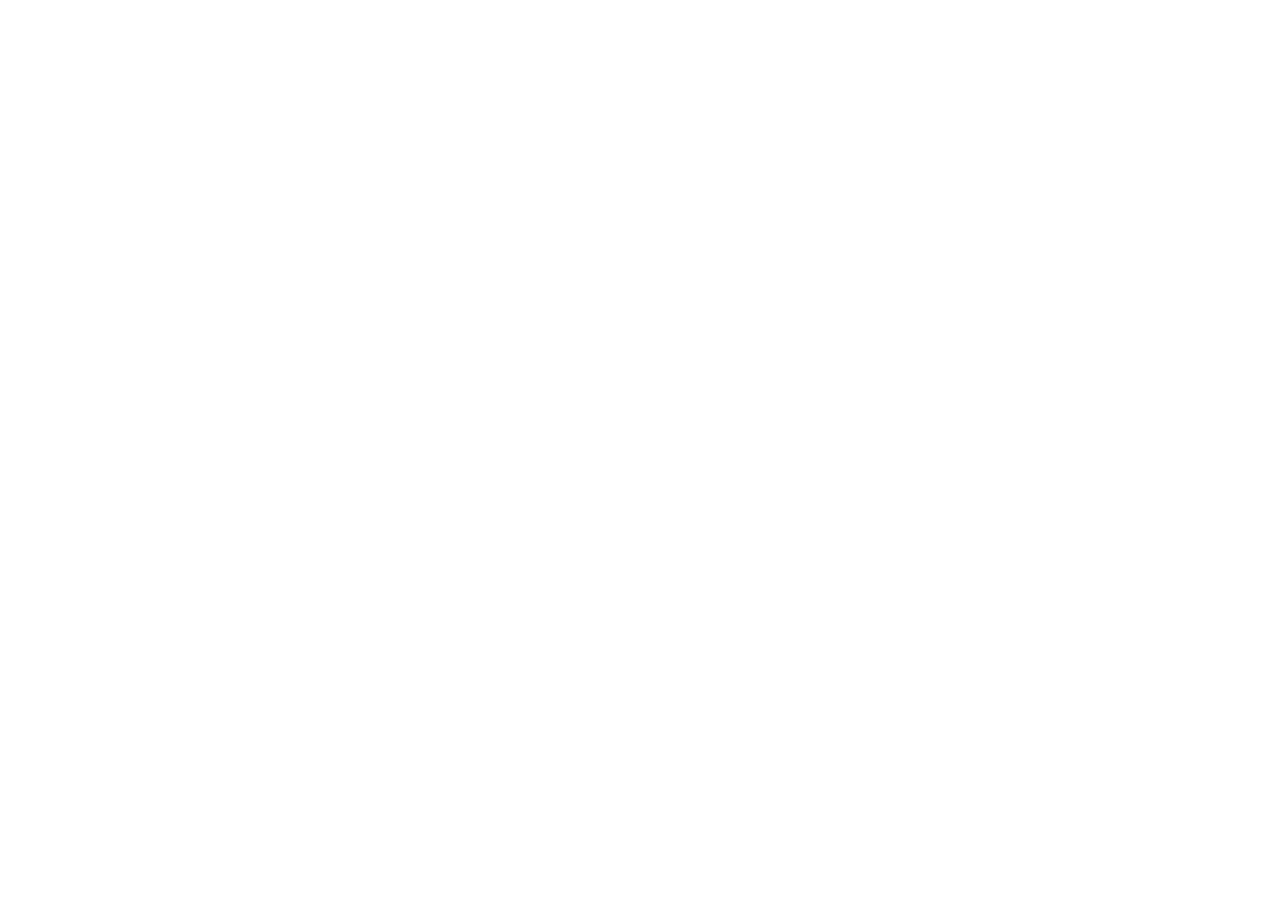
==== commit 09ec5c4f: "feat: send the Adventure edition to its own site The Adventure button now opens kevin50057.github.io" ====
--- a/adventure/index.html
+++ b/adventure/index.html
@@ -1 +1,16 @@
-<!DOCTYPE html><html lang="zh"><head><meta charset="utf-8"><meta name="viewport" content="width=device-width, initial-scale=1, maximum-scale=1, user-scalable=no"><link rel="stylesheet" href="../mobile-style.css"><title>寶可夢排球 Ultimate 遠征版</title><meta name="description" content="線上玩皮卡丘打排球"><meta name="author" content="Kyutae Lee"><meta name="mobile-web-app-capable" content="yes"><meta name="apple-mobile-web-app-capable" content="yes"><meta name="apple-mobile-web-app-status-bar-style" content="default"><meta name="theme-color" content="#FFFFFF"><meta name="apple-mobile-web-app-title" content="寶可夢排球 遠征版"><link rel="apple-touch-icon" sizes="192x192" href="../resources/assets/images/IDI_PIKAICON-1_gap_filled_192.png"><link rel="manifest" href="./manifest.json"><link rel="icon" type="image/png" sizes="32x32" href="../resources/assets/images/IDI_PIKAICON-0.png"><link rel="stylesheet" href="../resources/style.css"><script>window.PV_EDITION='adventure';</script><script>window.PV_BROKERS=['wss://desktop-rre5em4.tail237dd2.ts.net/mqtt','wss://broker.emqx.io:8084/mqtt','wss://broker.hivemq.com:8884/mqtt'];</script><script defer="defer" src="../runtime.bundle.js"></script><script defer="defer" src="../27.bundle.js"></script><script defer="defer" src="../main.bundle.js"></script><script defer="defer" src="../dark_color_scheme.bundle.js"></script></head><body><div id="rotate-message"><div class="icon">📱</div><div>請旋轉手機為橫向</div><div style="font-size:14px;margin-top:8px;opacity:0.7">Rotate your phone to landscape</div></div><div id="flex-container"><div id="menu-bar"><div class="btn-container left"><div class="relative-container"><button type="button" id="game-dropdown-btn" class="btn dropdown-btn">遊戲</button><div id="game-dropdown" class="dropdown"><button type="button" id="pause-btn" class="btn"><span class="check">&check; </span>暫停</button> <button type="button" id="restart-btn" class="btn">重來</button></div></div><div class="relative-container"><button type="button" id="options-dropdown-btn" class="btn dropdown-btn">選項</button><div id="options-dropdown" class="dropdown"><div class="relative-container"><button type="button" id="graphic-submenu-btn" class="btn submenu-btn">Graphic &#9654;&#xfe0e;</button><div id="graphic-submenu" class="submenu"><button type="button" id="graphic-sharp-btn" class="btn selected"><span class="check">&check; </span>sharp</button> <button type="button" id="graphic-soft-btn" class="btn"><span class="check">&check; </span>soft</button></div></div><div class="relative-container"><button type="button" id="bgm-submenu-btn" class="btn submenu-btn">背景音樂 &#9654;&#xfe0e;</button><div id="bgm-submenu" class="submenu"><button type="button" id="bgm-on-btn" class="btn selected"><span class="check">&check; </span>開</button> <button type="button" id="bgm-off-btn" class="btn"><span class="check">&check; </span>關</button></div></div><div class="relative-container"><button type="button" id="sfx-submenu-btn" class="btn submenu-btn">SFX &#9654;&#xfe0e;</button><div id="sfx-submenu" class="submenu"><button type="button" id="stereo-btn" class="btn selected"><span class="check">&check; </span>stereo</button> <button type="button" id="mono-btn" class="btn"><span class="check">&check; </span>mono</button> <button type="button" id="sfx-off-btn" class="btn"><span class="check">&check; </span>關</button></div></div><div class="relative-container"><button type="button" id="speed-submenu-btn" class="btn submenu-btn">速度 &#9654;&#xfe0e;</button><div id="speed-submenu" class="submenu"><button type="button" id="slow-speed-btn" class="btn"><span class="check">&check; </span>慢速</button> <button type="button" id="medium-speed-btn" class="btn selected"><span class="check">&check; </span>普通</button> <button type="button" id="fast-speed-btn" class="btn"><span class="check">&check; </span>快速</button></div></div><div class="relative-container"><button type="button" id="character-submenu-btn" class="btn submenu-btn">角色選擇… (C)</button><div id="character-submenu" class="submenu"><button type="button" id="p1-pikachu-btn" class="btn"><span class="check">&check; </span>左 1P：皮卡丘</button> <button type="button" id="p1-bird-btn" class="btn"><span class="check">&check; </span>左 1P：閃電鳥 ⚡</button> <button type="button" id="p1-vaporeon-btn" class="btn"><span class="check">&check; </span>左 1P：水伊布 💧</button> <button type="button" id="p1-flareon-btn" class="btn"><span class="check">&check; </span>左 1P：火伊布 🔥</button> <button type="button" id="p1-jolteon-btn" class="btn"><span class="check">&check; </span>左 1P：雷伊布 ⚡</button> <button type="button" id="p1-gengar-btn" class="btn"><span class="check">&check; </span>左 1P：耿鬼 👻</button> <button type="button" id="p1-meowth-btn" class="btn"><span class="check">&check; </span>左 1P：喵喵 🌟</button> <button type="button" id="p1-snorlax-btn" class="btn"><span class="check">&check; </span>左 1P：卡比獸 💤</button> <button type="button" id="p1-mewtwo-btn" class="btn"><span class="check">&check; </span>左 1P：超夢 🔮</button> <button type="button" id="p2-pikachu-btn" class="btn"><span class="check">&check; </span>右 2P：皮卡丘</button> <button type="button" id="p2-bird-btn" class="btn"><span class="check">&check; </span>右 2P：閃電鳥 ⚡</button> <button type="button" id="p2-vaporeon-btn" class="btn"><span class="check">&check; </span>右 2P：水伊布 💧</button> <button type="button" id="p2-flareon-btn" class="btn"><span class="check">&check; </span>右 2P：火伊布 🔥</button> <button type="button" id="p2-jolteon-btn" class="btn"><span class="check">&check; </span>右 2P：雷伊布 ⚡</button> <button type="button" id="p2-gengar-btn" class="btn"><span class="check">&check; </span>右 2P：耿鬼 👻</button> <button type="button" id="p2-meowth-btn" class="btn"><span class="check">&check; </span>右 2P：喵喵 🌟</button> <button type="button" id="p2-snorlax-btn" class="btn"><span class="check">&check; </span>右 2P：卡比獸 💤</button> <button type="button" id="p2-mewtwo-btn" class="btn"><span class="check">&check; </span>右 2P：超夢 🔮</button> <button type="button" id="p1-electrode-btn" class="btn"><span class="check">&check; </span>左 1P：頑皮雷彈 💥</button> <button type="button" id="p1-wobbuffet-btn" class="btn"><span class="check">&check; </span>左 1P：果然翁 🛡️</button> <button type="button" id="p1-ditto-btn" class="btn"><span class="check">&check; </span>左 1P：百變怪 🟣</button> <button type="button" id="p1-mrmime-btn" class="btn"><span class="check">&check; </span>左 1P：魔牆人偶 🧱</button> <button type="button" id="p1-dugtrio-btn" class="btn"><span class="check">&check; </span>左 1P：三地鼠 🕳️</button> <button type="button" id="p1-farfetchd-btn" class="btn"><span class="check">&check; </span>左 1P：大蔥鴨 🥬</button> <button type="button" id="p1-psyduck-btn" class="btn"><span class="check">&check; </span>左 1P：可達鴨 🤕</button> <button type="button" id="p1-magikarp-btn" class="btn"><span class="check">&check; </span>左 1P：鯉魚王 🐟</button> <button type="button" id="p1-jigglypuff-btn" class="btn"><span class="check">&check; </span>左 1P：胖丁 🎤</button> <button type="button" id="p2-electrode-btn" class="btn"><span class="check">&check; </span>右 2P：頑皮雷彈 💥</button> <button type="button" id="p2-wobbuffet-btn" class="btn"><span class="check">&check; </span>右 2P：果然翁 🛡️</button> <button type="button" id="p2-ditto-btn" class="btn"><span class="check">&check; </span>右 2P：百變怪 🟣</button> <button type="button" id="p2-mrmime-btn" class="btn"><span class="check">&check; </span>右 2P：魔牆人偶 🧱</button> <button type="button" id="p2-dugtrio-btn" class="btn"><span class="check">&check; </span>右 2P：三地鼠 🕳️</button> <button type="button" id="p2-farfetchd-btn" class="btn"><span class="check">&check; </span>右 2P：大蔥鴨 🥬</button> <button type="button" id="p2-psyduck-btn" class="btn"><span class="check">&check; </span>右 2P：可達鴨 🤕</button> <button type="button" id="p2-magikarp-btn" class="btn"><span class="check">&check; </span>右 2P：鯉魚王 🐟</button> <button type="button" id="p2-jigglypuff-btn" class="btn"><span class="check">&check; </span>右 2P：胖丁 🎤</button> <button type="button" id="p1-dragonite-btn" class="btn"><span class="check">&check; </span>左 1P：快龍 🐲</button> <button type="button" id="p2-dragonite-btn" class="btn"><span class="check">&check; </span>右 2P：快龍 🐲</button> <button type="button" id="p1-mew-btn" class="btn"><span class="check">&check; </span>左 1P：夢幻 🩷</button> <button type="button" id="p2-mew-btn" class="btn"><span class="check">&check; </span>右 2P：夢幻 🩷</button></div></div><div class="relative-container"><button type="button" id="winning-score-submenu-btn" class="btn submenu-btn">遊戲分數 &#9654;&#xfe0e;</button><div id="winning-score-submenu" class="submenu"><button type="button" id="winning-score-5-btn" class="btn"><span class="check">&check; </span>5分</button> <button type="button" id="winning-score-10-btn" class="btn"><span class="check">&check; </span>10分</button> <button type="button" id="winning-score-15-btn" class="btn selected"><span class="check">&check; </span>15分</button></div></div><div class="relative-container"><button type="button" id="practice-mode-submenu-btn" class="btn submenu-btn">練習模式 &#9654;&#xfe0e;</button><div id="practice-mode-submenu" class="submenu"><button type="button" id="practice-mode-on-btn" class="btn"><span class="check">&check; </span>開</button> <button type="button" id="practice-mode-off-btn" class="btn selected"><span class="check">&check; </span>關</button></div></div><button type="button" id="reset-to-default-btn" class="btn">恢復至預設值</button></div></div><div class="color-scheme-toggle-switch-container"><input type="checkbox" id="dark-color-scheme-checkbox-1" class="toggle-switch dark-color-scheme-checkbox"> <label for="dark-color-scheme-checkbox-1"></label></div></div><div class="btn-container right"><button type="button" id="about-btn" class="btn glow"><span class="text-about hidden">關於</span><span class="text-play">開始</span></button></div></div><div id="game-canvas-container"><div class="fade-in-box about" id="about-box"><div id="about-box-head"><h1>寶可夢排球 Ultimate 遠征版</h1><p style="margin-top:4px">遠征版一開始只有 4 隻角色，其他角色要在「闖關」中打倒才會收服，收服後一般對戰和連線也能用。按 <b>C</b> 選角色。</p><p class="languages">&check; Chinese(中文) | <a href="../en/" target="_self">English</a> | <a href="../ko/" target="_self">Korean(한국어)</a></p><p class="p2p-online-version">你也可以遊玩<a href="https://gorisanson.github.io/pikachu-volleyball-p2p-online/en/">線上玩家對戰版本</a>。</p><p class="super-ai-edition">你也可以遊玩由 <a href="https://blog.duckll.tw/" target="_blank" rel="noopener">DuckLL</a> 開發的<a href="https://pika.duckll.tw/zh/" target="_blank" rel="noopener">超級 AI 版本</a>。</p><p class="seungsu-ai">你也可以遊玩由 <a href="https://seungsu.com/" target="_blank" rel="noopener">Sungsu Kim</a> 開發的<a href="https://seungsu.com/pikachu" target="_blank" rel="noopener">Pikachu Volleyball AI</a>。</p><p class="original-by">原始版的的皮卡丘打排球 (対戦ぴかちゅ～　ﾋﾞｰﾁﾊﾞﾚｰ編) 是由<br>1997 (C) <span class="no-wrap">SACHI SOFT / SAWAYAKAN Programmers</span><br>1997 (C) <span class="no-wrap">Satoshi Takenouchi</span><br>所開發的</p><p class="reverse-engineered-by">此遊戲是由 <span class="no-wrap"><a href="https://gorisanson.github.io/">Kyutae Lee</a></span><br>透過逆向工程技術解析原始遊戲並將其實作至此線上版本</p><p class="source-code-on">你可以前往 <a href="https://github.com/gorisanson/pikachu-volleyball" target="_blank" rel="noopener">GitHub</a> 檢視原始碼</p><p class="release-date">釋出日期: 2020-03-26</p><p class="update-history-on"><a href="./update-history/" target="_self">更新紀錄</a></p></div><div class="margin-top limit-width"><div class="align-center-horizontally"><img class="screenshot" src="../resources/assets/images/screenshot.png" width="1728" height="1216" alt="皮卡丘打排球之遊戲截圖"></div><p>皮卡丘打排球是1997年時由日本開發的一款Windows遊戲。此遊戲在我小的 時候於韓國非常流行。我時常與朋友一同遊玩此遊戲。</p><p>此線上版本是透過對原始遊戲作逆向工程，並將其利用JavaScript實做出 來。此遊戲能直接在瀏覽器上執行，因此有別於原先的遊戲，可以不受作業 系統的限制。</p><p class="margin-top"><span class="thick">Controls:</span></p><div class="align-center-horizontally"><img class="controls" src="../resources/assets/images/controls.png" width="1994" height="997" alt="game controls"><p>如果你有藍牙鍵盤，你也可以嘗試在觸控/行動裝置上遊玩。</p></div><p class="margin-top"><span class="thick">小提示 1:</span><br>與原始遊戲相同，在選擇 <span class="no_wrap">"1人でぴかちゅ~"</span> 來與電腦遊戲對戰時， 透過按下「Z鍵」開始玩可成為 1P ，而若是按下「Enter鍵」遊玩則會成為 2P。</p><p class="margin-top"><span class="thick">小提示 2:</span><br>1P可以透過「V鍵」來當作額外的下鍵。「V鍵」與原先的「F鍵」略有不 同，你可以嘗試看看使用它。 (<span class="no-wrap"><a href="https://twitter.com/repeat_c/status/1256494157884841984" target="_blank" rel="noopener">特別感謝 @repeat_c 告知</a></span>，此原遊戲之特點能在本線上版中呈現。)</p><p class="margin-top"><span class="thick">小提示 3:</span><br>如果你想 隱藏/顯示 遊戲選單控制列，請按下「Esc鍵」。</p><p class="margin-top"><span class="thick">小提示 4:</span><br>我增加了原始遊戲中沒有的練習模式，你可以透過 <span class="no_wrap">"選項 &rarr; 練習模式 &rarr; 開"</span> 開啟練習模式。</p><div class="margin-top"><button type="button" id="close-about-btn" class="btn-in-box glow"><span class="text-close hidden">關閉</span><span class="text-play">開始</span></button></div><div class="for-margin"></div></div></div><div class="fade-in-box notice hidden" id="notice-box-1"><p>遊戲分數無法設定成 <span id="winning-score-in-notice-box-1"></span> 分，因為 此分數已於先前達到</p><button type="button" id="notice-ok-btn-1" class="btn-in-box">OK</button></div><div class="fade-in-box notice hidden" id="notice-box-2"><p>在練習模式中並沒有分數設定。<br>你可以在 <span class="no_wrap">"選項 &rarr; 練習模式 &rarr; 關"</span>. 關閉練習模式</p><button type="button" id="notice-ok-btn-2" class="btn-in-box">OK</button></div><div class="fade-in-box loading hidden" id="loading-box"><div><p>載入遊戲資源中...</p><div id="progress-bar-border"><div id="progress-bar" style="width: 0%"></div></div></div></div><div class="fade-in-box update hidden" id="update-notification-message-box">有新版本釋出。是否更新？<div><button type="button" class="update" id="update-now">現在更新 (將會失去當前的遊戲狀態)</button> <button type="button" class="update" id="later">待會再說 (於瀏覽器重開後自動更新)</button></div></div></div></div><script>if("serviceWorker"in navigator){navigator.serviceWorker.getRegistrations().then(function(r){r.forEach(function(x){x.unregister()})});if(window.caches)caches.keys().then(function(k){k.forEach(function(n){caches.delete(n)})})}</script><script src="../touch-controls.js"></script><script src="../characters.js"></script><script src="../punch-shapes.js"></script><script src="../abilities.js"></script><script src="../juice.js"></script><script src="../netplay.js"></script><script src="../char-select.js"></script><script src="../campaign.js"></script><script src="../edition.js"></script><script src="../keybind.js"></script></body></html>+<!doctype html>
+<html lang="zh-Hant">
+<head>
+<meta charset="utf-8">
+<meta name="viewport" content="width=device-width, initial-scale=1">
+<title>寶可夢排球 Ultimate 遠征版（已搬家）</title>
+<link rel="canonical" href="https://kevin50057.github.io/pokemon-volleyball-adventure/">
+<meta http-equiv="refresh" content="0; url=https://kevin50057.github.io/pokemon-volleyball-adventure/">
+<script>location.replace('https://kevin50057.github.io/pokemon-volleyball-adventure/' + location.search + location.hash);</script>
+<style>body{font:16px system-ui,sans-serif;text-align:center;padding:40px 16px;background:#111;color:#eee}a{color:#ffd75e}</style>
+</head>
+<body>
+<p>遠征版搬到新網址了，進度都還在。</p>
+<p><a href="https://kevin50057.github.io/pokemon-volleyball-adventure/">前往遠征版</a></p>
+</body>
+</html>
